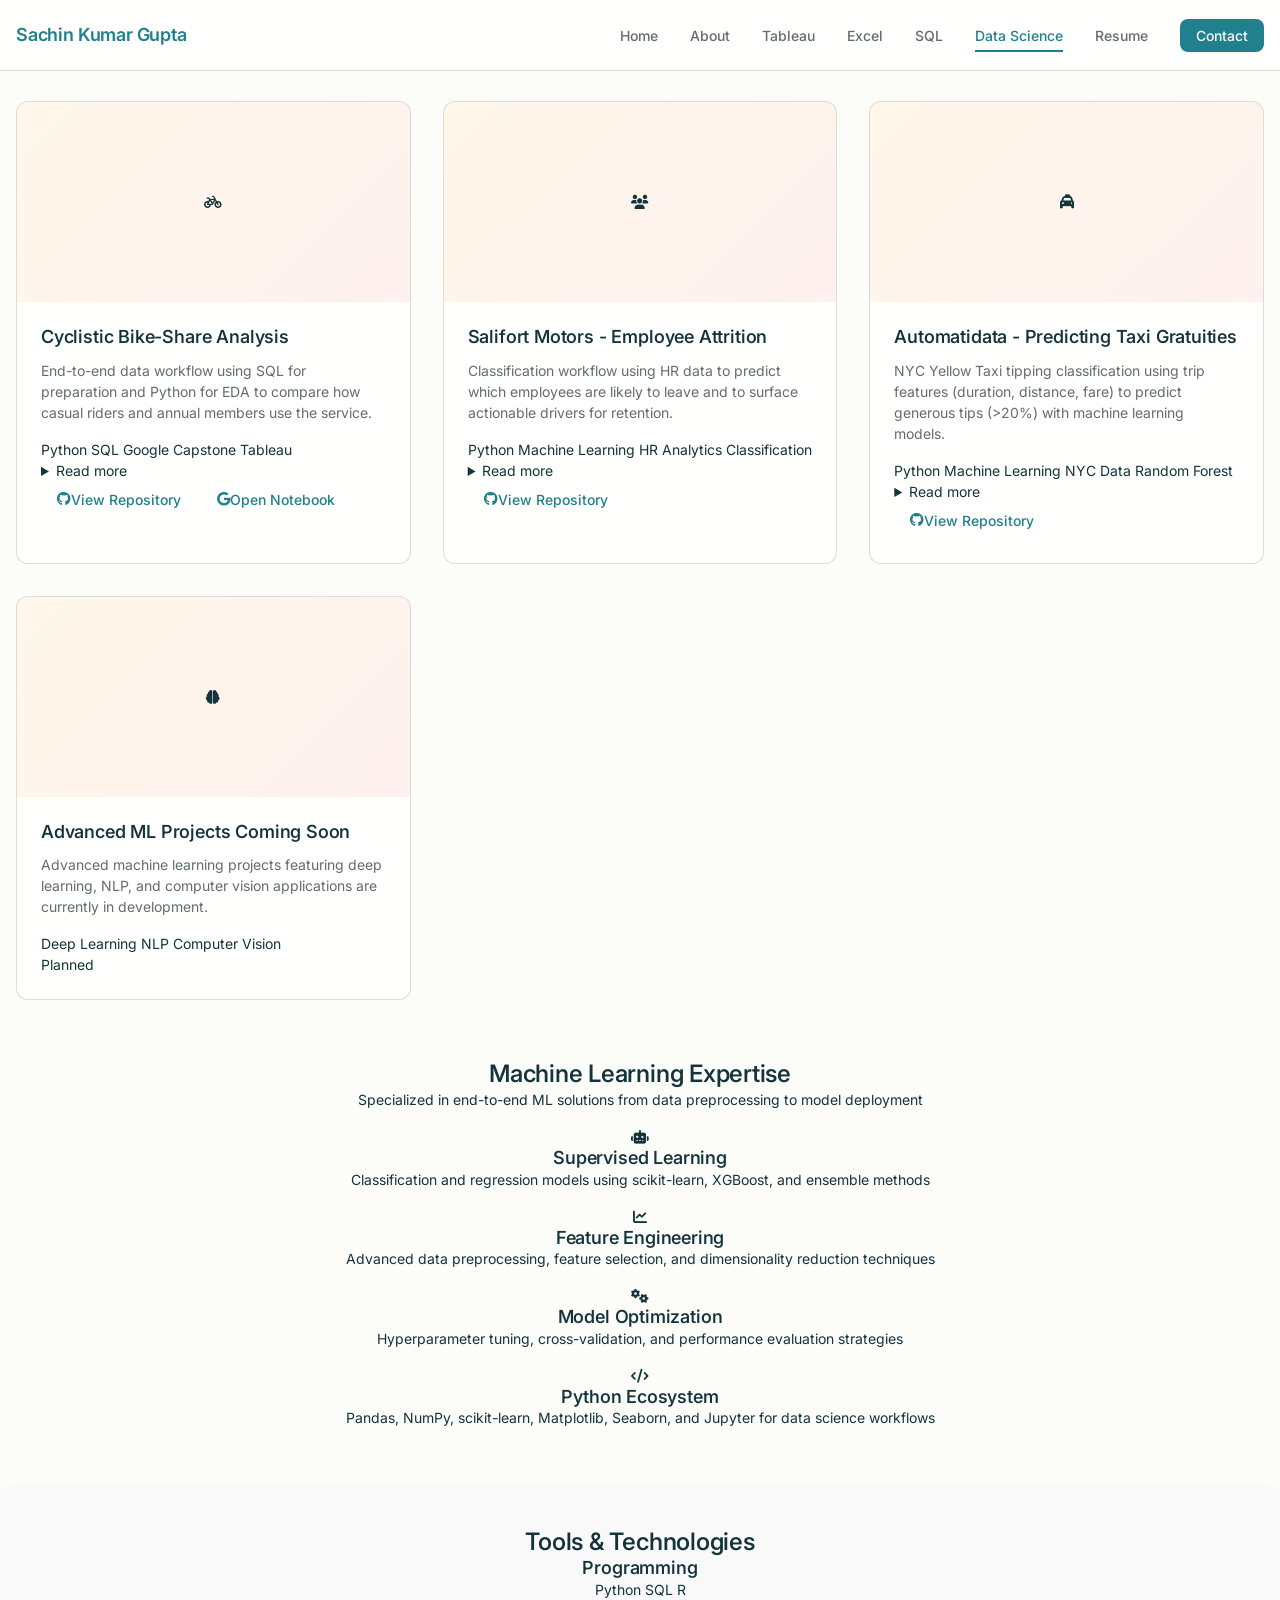
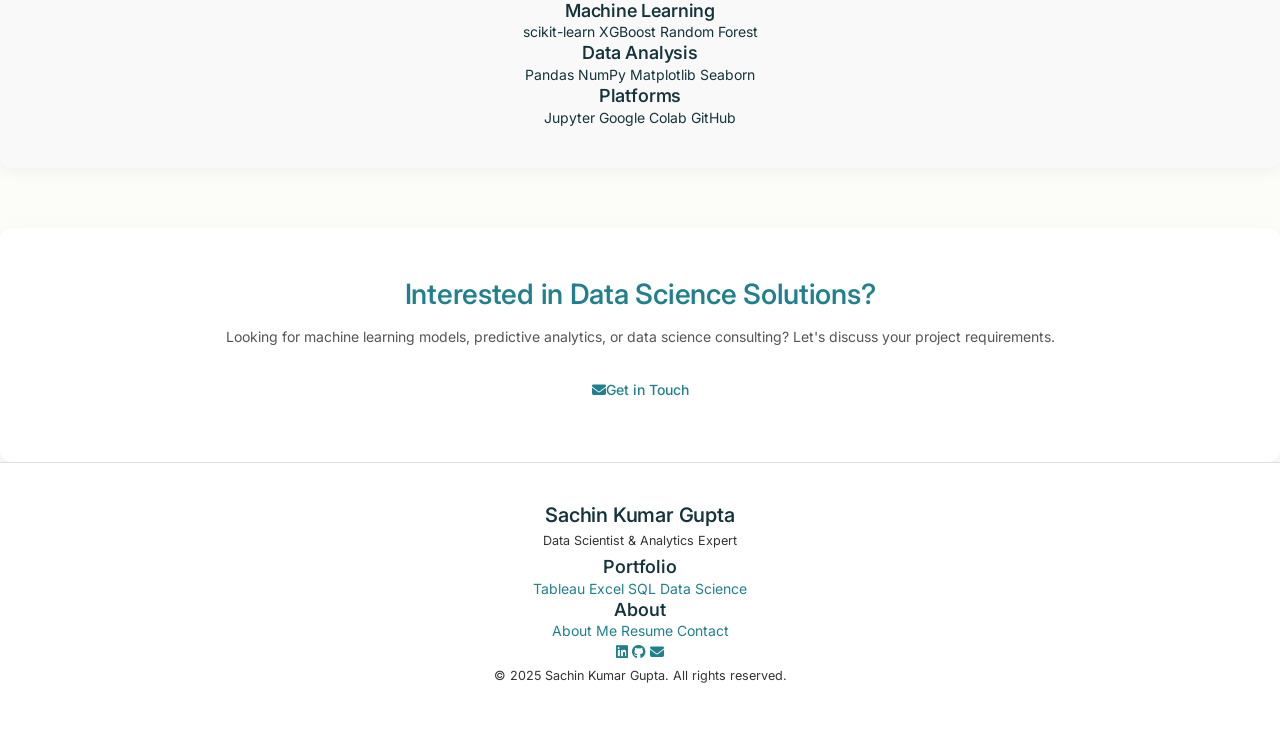
==== datascience.html @ c2a90332 "added html files" ====
<!DOCTYPE html>
<html lang="en">
<head>
    <meta charset="UTF-8">
    <meta name="viewport" content="width=device-width, initial-scale=1.0">
    <title>Data Science Projects - Sachin Kumar Gupta</title>
    <link href="https://fonts.googleapis.com/css2?family=Inter:wght@300;400;500;600;700&family=Space+Grotesk:wght@400;500;600;700&display=swap" rel="stylesheet">
    <link rel="stylesheet" href="https://cdnjs.cloudflare.com/ajax/libs/font-awesome/6.4.0/css/all.min.css">
    <link rel="stylesheet" href="style.css">
</head>
<body>
    <!-- Navigation -->
    <nav class="navbar" id="navbar">
        <div class="nav-container">
            <div class="nav-logo">
                <h2>Sachin Kumar Gupta</h2>
            </div>
            <ul class="nav-menu" id="nav-menu">
                <li class="nav-item">
                    <a href="index.html#home" class="nav-link">Home</a>
                </li>
                <li class="nav-item">
                    <a href="index.html#about" class="nav-link">About</a>
                </li>
                <li class="nav-item">
                    <a href="tableau.html" class="nav-link">Tableau</a>
                </li>
                <li class="nav-item">
                    <a href="excel.html" class="nav-link">Excel</a>
                </li>
                <li class="nav-item">
                    <a href="sql.html" class="nav-link">SQL</a>
                </li>
                <li class="nav-item">
                    <a href="datascience.html" class="nav-link active">Data Science</a>
                </li>
                <li class="nav-item">
                    <a href="index.html#resume" class="nav-link">Resume</a>
                </li>
                <li class="nav-item">
                    <a href="index.html#contact" class="nav-link contact-btn">Contact</a>
                </li>
            </ul>
            <div class="hamburger" id="hamburger">
                <span class="bar"></span>
                <span class="bar"></span>
                <span class="bar"></span>
            </div>
        </div>
    </nav>

    <!-- Data Science Projects Section -->
    <main class="section">
        <div class="section-container">
            <div class="section-header">
                <h1 class="section-title">Data Science Projects</h1>
                <p class="section-description">Machine learning models and predictive analytics solutions</p>
            </div>

            <div class="projects-grid">
                <!-- Cyclistic Project -->
                <div class="project-card">
                    <div class="project-image">
                        <i class="fas fa-bicycle"></i>
                    </div>
                    <div class="project-content">
                        <h3 class="project-title">Cyclistic Bike-Share Analysis</h3>
                        <p class="project-description">
                            End-to-end data workflow using SQL for preparation and Python for EDA to 
                            compare how casual riders and annual members use the service.
                        </p>
                        <div class="project-tags">
                            <span class="tag">Python</span>
                            <span class="tag">SQL</span>
                            <span class="tag">Google Capstone</span>
                            <span class="tag">Tableau</span>
                        </div>
                        <details class="project-details">
                            <summary>Read more</summary>
                            <div class="project-long">
                                <p>Follows the Google capstone's six-step framework (Ask-Prepare-Process-Analyze-Share-Act) to quantify behavioral differences between rider segments and translate findings into membership growth strategies.</p>
                                <ul>
                                    <li>Tools: PostgreSQL for data prep, Python (Pandas/Seaborn/Plotly) for analysis, Tableau for dashboards.</li>
                                    <li>Focus: Ride duration, day-type patterns, bike types, station hotspots, and seasonal trends.</li>
                                    <li>Outcome: Marketing and timing recommendations for converting casual riders to members.</li>
                                    <li>Key Insights: Casual riders concentrate on weekends with longer rides, while members use bikes for weekday commuting.</li>
                                </ul>
                            </div>
                        </details>
                        <div class="project-buttons">
                            <a href="https://github.com/Sachin-Kumar-Gupta/Cyclistic-Bike-Share-Analysis" class="btn btn-primary" target="_blank" rel="noopener noreferrer">
                                <i class="fab fa-github"></i>
                                View Repository
                            </a>
                            <a href="https://colab.research.google.com/drive/10XLuC_8Jk1OGAY-mRwbYgdDDDIYcJ0tN?usp=sharing" class="btn btn-secondary" target="_blank" rel="noopener noreferrer">
                                <i class="fab fa-google"></i>
                                Open Notebook
                            </a>
                        </div>
                    </div>
                </div>

                <!-- Salifort Motors Project -->
                <div class="project-card">
                    <div class="project-image">
                        <i class="fas fa-users"></i>
                    </div>
                    <div class="project-content">
                        <h3 class="project-title">Salifort Motors - Employee Attrition</h3>
                        <p class="project-description">
                            Classification workflow using HR data to predict which employees are likely 
                            to leave and to surface actionable drivers for retention.
                        </p>
                        <div class="project-tags">
                            <span class="tag">Python</span>
                            <span class="tag">Machine Learning</span>
                            <span class="tag">HR Analytics</span>
                            <span class="tag">Classification</span>
                        </div>
                        <details class="project-details">
                            <summary>Read more</summary>
                            <div class="project-long">
                                <p>Builds and evaluates classification models on HR features (projects, tenure, hours, evaluations) to flag employees likely to leave and inform policy changes.</p>
                                <ul>
                                    <li>Business Goal: Reduce attrition cost and improve satisfaction through proactive retention strategies.</li>
                                    <li>Methods: Data wrangling and modeling in Jupyter notebooks with supervised classification approach.</li>
                                    <li>Key Features: Number of projects, years at company, monthly hours worked, evaluation scores.</li>
                                    <li>Recommendations: Limit concurrent projects to 3-4 (max 5), promote after ~4 years, clarify overtime expectations, discuss culture, reward work proportionally.</li>
                                </ul>
                            </div>
                        </details>
                        <div class="project-buttons">
                            <a href="https://github.com/Sachin-Kumar-Gupta/Salifort-Motors-Project" class="btn btn-primary" target="_blank" rel="noopener noreferrer">
                                <i class="fab fa-github"></i>
                                View Repository
                            </a>
                        </div>
                    </div>
                </div>

                <!-- Automatidata Project -->
                <div class="project-card">
                    <div class="project-image">
                        <i class="fas fa-taxi"></i>
                    </div>
                    <div class="project-content">
                        <h3 class="project-title">Automatidata - Predicting Taxi Gratuities</h3>
                        <p class="project-description">
                            NYC Yellow Taxi tipping classification using trip features (duration, distance, 
                            fare) to predict generous tips (>20%) with machine learning models.
                        </p>
                        <div class="project-tags">
                            <span class="tag">Python</span>
                            <span class="tag">Machine Learning</span>
                            <span class="tag">NYC Data</span>
                            <span class="tag">Random Forest</span>
                        </div>
                        <details class="project-details">
                            <summary>Read more</summary>
                            <div class="project-long">
                                <p>This project builds multiple models (including random forest) on NYC Yellow Taxi 2017 trip records to classify whether a rider will tip generously, focusing on interpretable trip features.</p>
                                <ul>
                                    <li>Data: 2017 Yellow Taxi trip records (~408k trips) with timestamps, locations, distance, fares, payment types.</li>
                                    <li>Features: Trip duration, distance, total/fare amounts, vendor/payment type; top importance for duration, distance, cost.</li>
                                    <li>Modeling: Random forest classification with 86% accuracy and 72% precision for generous tipping prediction.</li>
                                    <li>Use Cases: Inform driver expectations for tip likelihood and explore pricing/route patterns correlating with higher gratuities.</li>
                                </ul>
                            </div>
                        </details>
                        <div class="project-buttons">
                            <a href="https://github.com/Sachin-Kumar-Gupta/Automatidata-Project" class="btn btn-primary" target="_blank" rel="noopener noreferrer">
                                <i class="fab fa-github"></i>
                                View Repository
                            </a>
                        </div>
                    </div>
                </div>

                <!-- Future Projects Placeholder -->
                <div class="project-card placeholder">
                    <div class="project-image">
                        <i class="fas fa-brain"></i>
                    </div>
                    <div class="project-content">
                        <h3 class="project-title">Advanced ML Projects Coming Soon</h3>
                        <p class="project-description">
                            Advanced machine learning projects featuring deep learning, NLP, and 
                            computer vision applications are currently in development.
                        </p>
                        <div class="project-tags">
                            <span class="tag">Deep Learning</span>
                            <span class="tag">NLP</span>
                            <span class="tag">Computer Vision</span>
                        </div>
                        <div class="project-status">
                            <span class="status-badge planned">Planned</span>
                        </div>
                    </div>
                </div>
            </div>

            <div class="ml-showcase">
                <div class="showcase-content">
                    <h2>Machine Learning Expertise</h2>
                    <p>Specialized in end-to-end ML solutions from data preprocessing to model deployment</p>
                    <div class="expertise-grid">
                        <div class="expertise-item">
                            <i class="fas fa-robot"></i>
                            <h4>Supervised Learning</h4>
                            <p>Classification and regression models using scikit-learn, XGBoost, and ensemble methods</p>
                        </div>
                        <div class="expertise-item">
                            <i class="fas fa-chart-line"></i>
                            <h4>Feature Engineering</h4>
                            <p>Advanced data preprocessing, feature selection, and dimensionality reduction techniques</p>
                        </div>
                        <div class="expertise-item">
                            <i class="fas fa-cogs"></i>
                            <h4>Model Optimization</h4>
                            <p>Hyperparameter tuning, cross-validation, and performance evaluation strategies</p>
                        </div>
                        <div class="expertise-item">
                            <i class="fas fa-code"></i>
                            <h4>Python Ecosystem</h4>
                            <p>Pandas, NumPy, scikit-learn, Matplotlib, Seaborn, and Jupyter for data science workflows</p>
                        </div>
                    </div>
                </div>
            </div>

            <div class="tools-section">
                <h2>Tools & Technologies</h2>
                <div class="tools-grid">
                    <div class="tool-category">
                        <h4>Programming</h4>
                        <div class="tool-list">
                            <span class="tool-tag">Python</span>
                            <span class="tool-tag">SQL</span>
                            <span class="tool-tag">R</span>
                        </div>
                    </div>
                    <div class="tool-category">
                        <h4>Machine Learning</h4>
                        <div class="tool-list">
                            <span class="tool-tag">scikit-learn</span>
                            <span class="tool-tag">XGBoost</span>
                            <span class="tool-tag">Random Forest</span>
                        </div>
                    </div>
                    <div class="tool-category">
                        <h4>Data Analysis</h4>
                        <div class="tool-list">
                            <span class="tool-tag">Pandas</span>
                            <span class="tool-tag">NumPy</span>
                            <span class="tool-tag">Matplotlib</span>
                            <span class="tool-tag">Seaborn</span>
                        </div>
                    </div>
                    <div class="tool-category">
                        <h4>Platforms</h4>
                        <div class="tool-list">
                            <span class="tool-tag">Jupyter</span>
                            <span class="tool-tag">Google Colab</span>
                            <span class="tool-tag">GitHub</span>
                        </div>
                    </div>
                </div>
            </div>

            <div class="cta-section">
                <div class="cta-content">
                    <h2>Interested in Data Science Solutions?</h2>
                    <p>Looking for machine learning models, predictive analytics, or data science consulting? Let's discuss your project requirements.</p>
                    <a href="contact.html" class="btn btn-primary">
                        <i class="fas fa-envelope"></i>
                        Get in Touch
                    </a>
                </div>
            </div>
        </div>
    </main>

    <!-- Footer -->
    <footer class="footer">
        <div class="footer-container">
            <div class="footer-content">
                <div class="footer-brand">
                    <h3>Sachin Kumar Gupta</h3>
                    <p>Data Scientist & Analytics Expert</p>
                </div>
                <div class="footer-links">
                    <div class="footer-column">
                        <h4>Portfolio</h4>
                        <a href="tableau.html">Tableau</a>
                        <a href="excel.html">Excel</a>
                        <a href="sql.html">SQL</a>
                        <a href="datascience.html">Data Science</a>
                    </div>
                    <div class="footer-column">
                        <h4>About</h4>
                        <a href="about.html">About Me</a>
                        <a href="resume.html">Resume</a>
                        <a href="contact.html">Contact</a>
                    </div>
                </div>
                <div class="footer-social">
                    <a href="#" aria-label="LinkedIn"><i class="fab fa-linkedin"></i></a>
                    <a href="#" aria-label="GitHub"><i class="fab fa-github"></i></a>
                    <a href="#" aria-label="Email"><i class="fas fa-envelope"></i></a>
                </div>
            </div>
            <div class="footer-bottom">
                <p>&copy; 2025 Sachin Kumar Gupta. All rights reserved.</p>
            </div>
        </div>
    </footer>

    <script src="js/app.js" defer></script>
    <script>
        // Active link highlighting
        const currentPage = window.location.pathname.split('/').pop() || 'index.html';
        document.querySelectorAll('.nav-menu .nav-link').forEach(link => {
            if (link.getAttribute('href') === currentPage) {
                link.classList.add('active');
            } else {
                link.classList.remove('active');
            }
        });
    </script>
</body>
</html>
---- style.css ----
:root {
  /* Primitive Color Tokens */
  --color-white: rgba(255, 255, 255, 1);
  --color-black: rgba(0, 0, 0, 1);
  --color-cream-50: rgba(252, 252, 249, 1);
  --color-cream-100: rgba(255, 255, 253, 1);
  --color-gray-200: rgba(245, 245, 245, 1);
  --color-gray-300: rgba(167, 169, 169, 1);
  --color-gray-400: rgba(119, 124, 124, 1);
  --color-slate-500: rgba(98, 108, 113, 1);
  --color-brown-600: rgba(94, 82, 64, 1);
  --color-charcoal-700: rgba(31, 33, 33, 1);
  --color-charcoal-800: rgba(38, 40, 40, 1);
  --color-slate-900: rgba(19, 52, 59, 1);
  --color-teal-300: rgba(50, 184, 198, 1);
  --color-teal-400: rgba(45, 166, 178, 1);
  --color-teal-500: rgba(33, 128, 141, 1);
  --color-teal-600: rgba(29, 116, 128, 1);
  --color-teal-700: rgba(26, 104, 115, 1);
  --color-teal-800: rgba(41, 150, 161, 1);
  --color-red-400: rgba(255, 84, 89, 1);
  --color-red-500: rgba(192, 21, 47, 1);
  --color-orange-400: rgba(230, 129, 97, 1);
  --color-orange-500: rgba(168, 75, 47, 1);

  /* RGB versions for opacity control */
  --color-brown-600-rgb: 94, 82, 64;
  --color-teal-500-rgb: 33, 128, 141;
  --color-slate-900-rgb: 19, 52, 59;
  --color-slate-500-rgb: 98, 108, 113;
  --color-red-500-rgb: 192, 21, 47;
  --color-red-400-rgb: 255, 84, 89;
  --color-orange-500-rgb: 168, 75, 47;
  --color-orange-400-rgb: 230, 129, 97;

  /* Background color tokens (Light Mode) */
  --color-bg-1: rgba(59, 130, 246, 0.08); /* Light blue */
  --color-bg-2: rgba(245, 158, 11, 0.08); /* Light yellow */
  --color-bg-3: rgba(34, 197, 94, 0.08); /* Light green */
  --color-bg-4: rgba(239, 68, 68, 0.08); /* Light red */
  --color-bg-5: rgba(147, 51, 234, 0.08); /* Light purple */
  --color-bg-6: rgba(249, 115, 22, 0.08); /* Light orange */
  --color-bg-7: rgba(236, 72, 153, 0.08); /* Light pink */
  --color-bg-8: rgba(6, 182, 212, 0.08); /* Light cyan */

  /* Semantic Color Tokens (Light Mode) */
  --color-background: var(--color-cream-50);
  --color-surface: var(--color-cream-100);
  --color-text: var(--color-slate-900);
  --color-text-secondary: var(--color-slate-500);
  --color-primary: var(--color-teal-500);
  --color-primary-hover: var(--color-teal-600);
  --color-primary-active: var(--color-teal-700);
  --color-secondary: rgba(var(--color-brown-600-rgb), 0.12);
  --color-secondary-hover: rgba(var(--color-brown-600-rgb), 0.2);
  --color-secondary-active: rgba(var(--color-brown-600-rgb), 0.25);
  --color-border: rgba(var(--color-brown-600-rgb), 0.2);
  --color-btn-primary-text: var(--color-cream-50);
  --color-card-border: rgba(var(--color-brown-600-rgb), 0.12);
  --color-card-border-inner: rgba(var(--color-brown-600-rgb), 0.12);
  --color-error: var(--color-red-500);
  --color-success: var(--color-teal-500);
  --color-warning: var(--color-orange-500);
  --color-info: var(--color-slate-500);
  --color-focus-ring: rgba(var(--color-teal-500-rgb), 0.4);
  --color-select-caret: rgba(var(--color-slate-900-rgb), 0.8);

  /* Common style patterns */
  --focus-ring: 0 0 0 3px var(--color-focus-ring);
  --focus-outline: 2px solid var(--color-primary);
  --status-bg-opacity: 0.15;
  --status-border-opacity: 0.25;
  --select-caret-light: url("data:image/svg+xml,%3Csvg xmlns='http://www.w3.org/2000/svg' width='16' height='16' viewBox='0 0 24 24' fill='none' stroke='%23134252' stroke-width='2' stroke-linecap='round' stroke-linejoin='round'%3E%3Cpolyline points='6 9 12 15 18 9'%3E%3C/polyline%3E%3C/svg%3E");
  --select-caret-dark: url("data:image/svg+xml,%3Csvg xmlns='http://www.w3.org/2000/svg' width='16' height='16' viewBox='0 0 24 24' fill='none' stroke='%23f5f5f5' stroke-width='2' stroke-linecap='round' stroke-linejoin='round'%3E%3Cpolyline points='6 9 12 15 18 9'%3E%3C/polyline%3E%3C/svg%3E");

  /* RGB versions for opacity control */
  --color-success-rgb: 33, 128, 141;
  --color-error-rgb: 192, 21, 47;
  --color-warning-rgb: 168, 75, 47;
  --color-info-rgb: 98, 108, 113;

  /* Typography */
  --font-family-base: "FKGroteskNeue", "Geist", "Inter", -apple-system,
    BlinkMacSystemFont, "Segoe UI", Roboto, sans-serif;
  --font-family-mono: "Berkeley Mono", ui-monospace, SFMono-Regular, Menlo,
    Monaco, Consolas, monospace;
  --font-size-xs: 11px;
  --font-size-sm: 12px;
  --font-size-base: 14px;
  --font-size-md: 14px;
  --font-size-lg: 16px;
  --font-size-xl: 18px;
  --font-size-2xl: 20px;
  --font-size-3xl: 24px;
  --font-size-4xl: 30px;
  --font-weight-normal: 400;
  --font-weight-medium: 500;
  --font-weight-semibold: 550;
  --font-weight-bold: 600;
  --line-height-tight: 1.2;
  --line-height-normal: 1.5;
  --letter-spacing-tight: -0.01em;

  /* Spacing */
  --space-0: 0;
  --space-1: 1px;
  --space-2: 2px;
  --space-4: 4px;
  --space-6: 6px;
  --space-8: 8px;
  --space-10: 10px;
  --space-12: 12px;
  --space-16: 16px;
  --space-20: 20px;
  --space-24: 24px;
  --space-32: 32px;

  /* Border Radius */
  --radius-sm: 6px;
  --radius-base: 8px;
  --radius-md: 10px;
  --radius-lg: 12px;
  --radius-full: 9999px;

  /* Shadows */
  --shadow-xs: 0 1px 2px rgba(0, 0, 0, 0.02);
  --shadow-sm: 0 1px 3px rgba(0, 0, 0, 0.04), 0 1px 2px rgba(0, 0, 0, 0.02);
  --shadow-md: 0 4px 6px -1px rgba(0, 0, 0, 0.04),
    0 2px 4px -1px rgba(0, 0, 0, 0.02);
  --shadow-lg: 0 10px 15px -3px rgba(0, 0, 0, 0.04),
    0 4px 6px -2px rgba(0, 0, 0, 0.02);
  --shadow-inset-sm: inset 0 1px 0 rgba(255, 255, 255, 0.15),
    inset 0 -1px 0 rgba(0, 0, 0, 0.03);

  /* Animation */
  --duration-fast: 150ms;
  --duration-normal: 250ms;
  --ease-standard: cubic-bezier(0.16, 1, 0.3, 1);

  /* Layout */
  --container-sm: 640px;
  --container-md: 768px;
  --container-lg: 1024px;
  --container-xl: 1280px;
}

/* Dark mode colors */
@media (prefers-color-scheme: dark) {
  :root {
    /* RGB versions for opacity control (Dark Mode) */
    --color-gray-400-rgb: 119, 124, 124;
    --color-teal-300-rgb: 50, 184, 198;
    --color-gray-300-rgb: 167, 169, 169;
    --color-gray-200-rgb: 245, 245, 245;

    /* Background color tokens (Dark Mode) */
    --color-bg-1: rgba(29, 78, 216, 0.15); /* Dark blue */
    --color-bg-2: rgba(180, 83, 9, 0.15); /* Dark yellow */
    --color-bg-3: rgba(21, 128, 61, 0.15); /* Dark green */
    --color-bg-4: rgba(185, 28, 28, 0.15); /* Dark red */
    --color-bg-5: rgba(107, 33, 168, 0.15); /* Dark purple */
    --color-bg-6: rgba(194, 65, 12, 0.15); /* Dark orange */
    --color-bg-7: rgba(190, 24, 93, 0.15); /* Dark pink */
    --color-bg-8: rgba(8, 145, 178, 0.15); /* Dark cyan */
    
    /* Semantic Color Tokens (Dark Mode) */
    --color-background: var(--color-charcoal-700);
    --color-surface: var(--color-charcoal-800);
    --color-text: var(--color-gray-200);
    --color-text-secondary: rgba(var(--color-gray-300-rgb), 0.7);
    --color-primary: var(--color-teal-300);
    --color-primary-hover: var(--color-teal-400);
    --color-primary-active: var(--color-teal-800);
    --color-secondary: rgba(var(--color-gray-400-rgb), 0.15);
    --color-secondary-hover: rgba(var(--color-gray-400-rgb), 0.25);
    --color-secondary-active: rgba(var(--color-gray-400-rgb), 0.3);
    --color-border: rgba(var(--color-gray-400-rgb), 0.3);
    --color-error: var(--color-red-400);
    --color-success: var(--color-teal-300);
    --color-warning: var(--color-orange-400);
    --color-info: var(--color-gray-300);
    --color-focus-ring: rgba(var(--color-teal-300-rgb), 0.4);
    --color-btn-primary-text: var(--color-slate-900);
    --color-card-border: rgba(var(--color-gray-400-rgb), 0.2);
    --color-card-border-inner: rgba(var(--color-gray-400-rgb), 0.15);
    --shadow-inset-sm: inset 0 1px 0 rgba(255, 255, 255, 0.1),
      inset 0 -1px 0 rgba(0, 0, 0, 0.15);
    --button-border-secondary: rgba(var(--color-gray-400-rgb), 0.2);
    --color-border-secondary: rgba(var(--color-gray-400-rgb), 0.2);
    --color-select-caret: rgba(var(--color-gray-200-rgb), 0.8);

    /* Common style patterns - updated for dark mode */
    --focus-ring: 0 0 0 3px var(--color-focus-ring);
    --focus-outline: 2px solid var(--color-primary);
    --status-bg-opacity: 0.15;
    --status-border-opacity: 0.25;
    --select-caret-light: url("data:image/svg+xml,%3Csvg xmlns='http://www.w3.org/2000/svg' width='16' height='16' viewBox='0 0 24 24' fill='none' stroke='%23134252' stroke-width='2' stroke-linecap='round' stroke-linejoin='round'%3E%3Cpolyline points='6 9 12 15 18 9'%3E%3C/polyline%3E%3C/svg%3E");
    --select-caret-dark: url("data:image/svg+xml,%3Csvg xmlns='http://www.w3.org/2000/svg' width='16' height='16' viewBox='0 0 24 24' fill='none' stroke='%23f5f5f5' stroke-width='2' stroke-linecap='round' stroke-linejoin='round'%3E%3Cpolyline points='6 9 12 15 18 9'%3E%3C/polyline%3E%3C/svg%3E");

    /* RGB versions for dark mode */
    --color-success-rgb: var(--color-teal-300-rgb);
    --color-error-rgb: var(--color-red-400-rgb);
    --color-warning-rgb: var(--color-orange-400-rgb);
    --color-info-rgb: var(--color-gray-300-rgb);
  }
}

/* Data attribute for manual theme switching */
[data-color-scheme="dark"] {
  /* RGB versions for opacity control (dark mode) */
  --color-gray-400-rgb: 119, 124, 124;
  --color-teal-300-rgb: 50, 184, 198;
  --color-gray-300-rgb: 167, 169, 169;
  --color-gray-200-rgb: 245, 245, 245;

  /* Colorful background palette - Dark Mode */
  --color-bg-1: rgba(29, 78, 216, 0.15); /* Dark blue */
  --color-bg-2: rgba(180, 83, 9, 0.15); /* Dark yellow */
  --color-bg-3: rgba(21, 128, 61, 0.15); /* Dark green */
  --color-bg-4: rgba(185, 28, 28, 0.15); /* Dark red */
  --color-bg-5: rgba(107, 33, 168, 0.15); /* Dark purple */
  --color-bg-6: rgba(194, 65, 12, 0.15); /* Dark orange */
  --color-bg-7: rgba(190, 24, 93, 0.15); /* Dark pink */
  --color-bg-8: rgba(8, 145, 178, 0.15); /* Dark cyan */
  
  /* Semantic Color Tokens (Dark Mode) */
  --color-background: var(--color-charcoal-700);
  --color-surface: var(--color-charcoal-800);
  --color-text: var(--color-gray-200);
  --color-text-secondary: rgba(var(--color-gray-300-rgb), 0.7);
  --color-primary: var(--color-teal-300);
  --color-primary-hover: var(--color-teal-400);
  --color-primary-active: var(--color-teal-800);
  --color-secondary: rgba(var(--color-gray-400-rgb), 0.15);
  --color-secondary-hover: rgba(var(--color-gray-400-rgb), 0.25);
  --color-secondary-active: rgba(var(--color-gray-400-rgb), 0.3);
  --color-border: rgba(var(--color-gray-400-rgb), 0.3);
  --color-error: var(--color-red-400);
  --color-success: var(--color-teal-300);
  --color-warning: var(--color-orange-400);
  --color-info: var(--color-gray-300);
  --color-focus-ring: rgba(var(--color-teal-300-rgb), 0.4);
  --color-btn-primary-text: var(--color-slate-900);
  --color-card-border: rgba(var(--color-gray-400-rgb), 0.15);
  --color-card-border-inner: rgba(var(--color-gray-400-rgb), 0.15);
  --shadow-inset-sm: inset 0 1px 0 rgba(255, 255, 255, 0.1),
    inset 0 -1px 0 rgba(0, 0, 0, 0.15);
  --color-border-secondary: rgba(var(--color-gray-400-rgb), 0.2);
  --color-select-caret: rgba(var(--color-gray-200-rgb), 0.8);

  /* Common style patterns - updated for dark mode */
  --focus-ring: 0 0 0 3px var(--color-focus-ring);
  --focus-outline: 2px solid var(--color-primary);
  --status-bg-opacity: 0.15;
  --status-border-opacity: 0.25;
  --select-caret-light: url("data:image/svg+xml,%3Csvg xmlns='http://www.w3.org/2000/svg' width='16' height='16' viewBox='0 0 24 24' fill='none' stroke='%23134252' stroke-width='2' stroke-linecap='round' stroke-linejoin='round'%3E%3Cpolyline points='6 9 12 15 18 9'%3E%3C/polyline%3E%3C/svg%3E");
  --select-caret-dark: url("data:image/svg+xml,%3Csvg xmlns='http://www.w3.org/2000/svg' width='16' height='16' viewBox='0 0 24 24' fill='none' stroke='%23f5f5f5' stroke-width='2' stroke-linecap='round' stroke-linejoin='round'%3E%3Cpolyline points='6 9 12 15 18 9'%3E%3C/polyline%3E%3C/svg%3E");

  /* RGB versions for dark mode */
  --color-success-rgb: var(--color-teal-300-rgb);
  --color-error-rgb: var(--color-red-400-rgb);
  --color-warning-rgb: var(--color-orange-400-rgb);
  --color-info-rgb: var(--color-gray-300-rgb);
}

[data-color-scheme="light"] {
  /* RGB versions for opacity control (light mode) */
  --color-brown-600-rgb: 94, 82, 64;
  --color-teal-500-rgb: 33, 128, 141;
  --color-slate-900-rgb: 19, 52, 59;
  
  /* Semantic Color Tokens (Light Mode) */
  --color-background: var(--color-cream-50);
  --color-surface: var(--color-cream-100);
  --color-text: var(--color-slate-900);
  --color-text-secondary: var(--color-slate-500);
  --color-primary: var(--color-teal-500);
  --color-primary-hover: var(--color-teal-600);
  --color-primary-active: var(--color-teal-700);
  --color-secondary: rgba(var(--color-brown-600-rgb), 0.12);
  --color-secondary-hover: rgba(var(--color-brown-600-rgb), 0.2);
  --color-secondary-active: rgba(var(--color-brown-600-rgb), 0.25);
  --color-border: rgba(var(--color-brown-600-rgb), 0.2);
  --color-btn-primary-text: var(--color-cream-50);
  --color-card-border: rgba(var(--color-brown-600-rgb), 0.12);
  --color-card-border-inner: rgba(var(--color-brown-600-rgb), 0.12);
  --color-error: var(--color-red-500);
  --color-success: var(--color-teal-500);
  --color-warning: var(--color-orange-500);
  --color-info: var(--color-slate-500);
  --color-focus-ring: rgba(var(--color-teal-500-rgb), 0.4);

  /* RGB versions for light mode */
  --color-success-rgb: var(--color-teal-500-rgb);
  --color-error-rgb: var(--color-red-500-rgb);
  --color-warning-rgb: var(--color-orange-500-rgb);
  --color-info-rgb: var(--color-slate-500-rgb);
}

/* Base styles */
html {
  font-size: var(--font-size-base);
  font-family: var(--font-family-base);
  line-height: var(--line-height-normal);
  color: var(--color-text);
  background-color: var(--color-background);
  -webkit-font-smoothing: antialiased;
  box-sizing: border-box;
}

body {
  margin: 0;
  padding: 0;
}

*,
*::before,
*::after {
  box-sizing: inherit;
}

/* Typography */
h1,
h2,
h3,
h4,
h5,
h6 {
  margin: 0;
  font-weight: var(--font-weight-semibold);
  line-height: var(--line-height-tight);
  color: var(--color-text);
  letter-spacing: var(--letter-spacing-tight);
}

h1 {
  font-size: var(--font-size-4xl);
}
h2 {
  font-size: var(--font-size-3xl);
}
h3 {
  font-size: var(--font-size-2xl);
}
h4 {
  font-size: var(--font-size-xl);
}
h5 {
  font-size: var(--font-size-lg);
}
h6 {
  font-size: var(--font-size-md);
}

p {
  margin: 0 0 var(--space-16) 0;
}

a {
  color: var(--color-primary);
  text-decoration: none;
  transition: color var(--duration-fast) var(--ease-standard);
}

a:hover {
  color: var(--color-primary-hover);
}

code,
pre {
  font-family: var(--font-family-mono);
  font-size: calc(var(--font-size-base) * 0.95);
  background-color: var(--color-secondary);
  border-radius: var(--radius-sm);
}

code {
  padding: var(--space-1) var(--space-4);
}

pre {
  padding: var(--space-16);
  margin: var(--space-16) 0;
  overflow: auto;
  border: 1px solid var(--color-border);
}

pre code {
  background: none;
  padding: 0;
}

/* Buttons */
.btn {
  display: inline-flex;
  align-items: center;
  justify-content: center;
  padding: var(--space-8) var(--space-16);
  border-radius: var(--radius-base);
  font-size: var(--font-size-base);
  font-weight: 500;
  line-height: 1.5;
  cursor: pointer;
  transition: all var(--duration-normal) var(--ease-standard);
  border: none;
  text-decoration: none;
  position: relative;
}

.btn:focus-visible {
  outline: none;
  box-shadow: var(--focus-ring);
}

.btn--primary {
  background: var(--color-primary);
  color: var(--color-btn-primary-text);
}

.btn--primary:hover {
  background: var(--color-primary-hover);
}

.btn--primary:active {
  background: var(--color-primary-active);
}

.btn--secondary {
  background: var(--color-secondary);
  color: var(--color-text);
}

.btn--secondary:hover {
  background: var(--color-secondary-hover);
}

.btn--secondary:active {
  background: var(--color-secondary-active);
}

.btn--outline {
  background: transparent;
  border: 1px solid var(--color-border);
  color: var(--color-text);
}

.btn--outline:hover {
  background: var(--color-secondary);
}

.btn--sm {
  padding: var(--space-4) var(--space-12);
  font-size: var(--font-size-sm);
  border-radius: var(--radius-sm);
}

.btn--lg {
  padding: var(--space-10) var(--space-20);
  font-size: var(--font-size-lg);
  border-radius: var(--radius-md);
}

.btn--full-width {
  width: 100%;
}

.btn:disabled {
  opacity: 0.5;
  cursor: not-allowed;
}

/* Form elements */
.form-control {
  display: block;
  width: 100%;
  padding: var(--space-8) var(--space-12);
  font-size: var(--font-size-md);
  line-height: 1.5;
  color: var(--color-text);
  background-color: var(--color-surface);
  border: 1px solid var(--color-border);
  border-radius: var(--radius-base);
  transition: border-color var(--duration-fast) var(--ease-standard),
    box-shadow var(--duration-fast) var(--ease-standard);
}

textarea.form-control {
  font-family: var(--font-family-base);
  font-size: var(--font-size-base);
}

select.form-control {
  padding: var(--space-8) var(--space-12);
  -webkit-appearance: none;
  -moz-appearance: none;
  appearance: none;
  background-image: var(--select-caret-light);
  background-repeat: no-repeat;
  background-position: right var(--space-12) center;
  background-size: 16px;
  padding-right: var(--space-32);
}

/* Add a dark mode specific caret */
@media (prefers-color-scheme: dark) {
  select.form-control {
    background-image: var(--select-caret-dark);
  }
}

/* Also handle data-color-scheme */
[data-color-scheme="dark"] select.form-control {
  background-image: var(--select-caret-dark);
}

[data-color-scheme="light"] select.form-control {
  background-image: var(--select-caret-light);
}

.form-control:focus {
  border-color: var(--color-primary);
  outline: var(--focus-outline);
}

.form-label {
  display: block;
  margin-bottom: var(--space-8);
  font-weight: var(--font-weight-medium);
  font-size: var(--font-size-sm);
}

.form-group {
  margin-bottom: var(--space-16);
}

/* Card component */
.card {
  background-color: var(--color-surface);
  border-radius: var(--radius-lg);
  border: 1px solid var(--color-card-border);
  box-shadow: var(--shadow-sm);
  overflow: hidden;
  transition: box-shadow var(--duration-normal) var(--ease-standard);
}

.card:hover {
  box-shadow: var(--shadow-md);
}

.card__body {
  padding: var(--space-16);
}

.card__header,
.card__footer {
  padding: var(--space-16);
  border-bottom: 1px solid var(--color-card-border-inner);
}

/* Status indicators - simplified with CSS variables */
.status {
  display: inline-flex;
  align-items: center;
  padding: var(--space-6) var(--space-12);
  border-radius: var(--radius-full);
  font-weight: var(--font-weight-medium);
  font-size: var(--font-size-sm);
}

.status--success {
  background-color: rgba(
    var(--color-success-rgb, 33, 128, 141),
    var(--status-bg-opacity)
  );
  color: var(--color-success);
  border: 1px solid
    rgba(var(--color-success-rgb, 33, 128, 141), var(--status-border-opacity));
}

.status--error {
  background-color: rgba(
    var(--color-error-rgb, 192, 21, 47),
    var(--status-bg-opacity)
  );
  color: var(--color-error);
  border: 1px solid
    rgba(var(--color-error-rgb, 192, 21, 47), var(--status-border-opacity));
}

.status--warning {
  background-color: rgba(
    var(--color-warning-rgb, 168, 75, 47),
    var(--status-bg-opacity)
  );
  color: var(--color-warning);
  border: 1px solid
    rgba(var(--color-warning-rgb, 168, 75, 47), var(--status-border-opacity));
}

.status--info {
  background-color: rgba(
    var(--color-info-rgb, 98, 108, 113),
    var(--status-bg-opacity)
  );
  color: var(--color-info);
  border: 1px solid
    rgba(var(--color-info-rgb, 98, 108, 113), var(--status-border-opacity));
}

/* Container layout */
.container {
  width: 100%;
  margin-right: auto;
  margin-left: auto;
  padding-right: var(--space-16);
  padding-left: var(--space-16);
}

@media (min-width: 640px) {
  .container {
    max-width: var(--container-sm);
  }
}
@media (min-width: 768px) {
  .container {
    max-width: var(--container-md);
  }
}
@media (min-width: 1024px) {
  .container {
    max-width: var(--container-lg);
  }
}
@media (min-width: 1280px) {
  .container {
    max-width: var(--container-xl);
  }
}

/* Utility classes */
.flex {
  display: flex;
}
.flex-col {
  flex-direction: column;
}
.items-center {
  align-items: center;
}
.justify-center {
  justify-content: center;
}
.justify-between {
  justify-content: space-between;
}
.gap-4 {
  gap: var(--space-4);
}
.gap-8 {
  gap: var(--space-8);
}
.gap-16 {
  gap: var(--space-16);
}

.m-0 {
  margin: 0;
}
.mt-8 {
  margin-top: var(--space-8);
}
.mb-8 {
  margin-bottom: var(--space-8);
}
.mx-8 {
  margin-left: var(--space-8);
  margin-right: var(--space-8);
}
.my-8 {
  margin-top: var(--space-8);
  margin-bottom: var(--space-8);
}

.p-0 {
  padding: 0;
}
.py-8 {
  padding-top: var(--space-8);
  padding-bottom: var(--space-8);
}
.px-8 {
  padding-left: var(--space-8);
  padding-right: var(--space-8);
}
.py-16 {
  padding-top: var(--space-16);
  padding-bottom: var(--space-16);
}
.px-16 {
  padding-left: var(--space-16);
  padding-right: var(--space-16);
}

.block {
  display: block;
}
.hidden {
  display: none;
}

/* Accessibility */
.sr-only {
  position: absolute;
  width: 1px;
  height: 1px;
  padding: 0;
  margin: -1px;
  overflow: hidden;
  clip: rect(0, 0, 0, 0);
  white-space: nowrap;
  border-width: 0;
}

:focus-visible {
  outline: var(--focus-outline);
  outline-offset: 2px;
}

/* Dark mode specifics */
[data-color-scheme="dark"] .btn--outline {
  border: 1px solid var(--color-border-secondary);
}

@font-face {
  font-family: 'FKGroteskNeue';
  src: url('https://r2cdn.perplexity.ai/fonts/FKGroteskNeue.woff2')
    format('woff2');
}

/* END PERPLEXITY DESIGN SYSTEM */
/* Navigation Styles */
.navbar {
    position: fixed;
    top: 0;
    width: 100%;
    background-color: var(--color-surface);
    border-bottom: 1px solid var(--color-border);
    z-index: 1000;
    transition: all var(--duration-normal) var(--ease-standard);
    backdrop-filter: blur(10px);
}

.nav-container {
    max-width: var(--container-xl);
    margin: 0 auto;
    padding: 0 var(--space-16);
    display: flex;
    align-items: center;
    justify-content: space-between;
    height: 70px;
}

.nav-logo h2 {
    font-family: var(--font-family-base);
    font-size: var(--font-size-xl);
    font-weight: var(--font-weight-bold);
    color: var(--color-primary);
    margin: 0;
}

.nav-menu {
    display: flex;
    list-style: none;
    margin: 0;
    padding: 0;
    gap: var(--space-32);
}

.nav-link {
    font-size: var(--font-size-base);
    font-weight: var(--font-weight-medium);
    color: var(--color-text-secondary);
    text-decoration: none;
    transition: color var(--duration-fast) var(--ease-standard);
    position: relative;
    padding: var(--space-8) 0;
}

.nav-link:hover,
.nav-link.active {
    color: var(--color-primary);
}

.nav-link.active::after {
    content: '';
    position: absolute;
    bottom: 0;
    left: 0;
    width: 100%;
    height: 2px;
    background-color: var(--color-primary);
}

.nav-link.contact-btn {
    background-color: var(--color-primary);
    color: var(--color-btn-primary-text);
    padding: var(--space-8) var(--space-16);
    border-radius: var(--radius-base);
    transition: all var(--duration-fast) var(--ease-standard);
}

.nav-link.contact-btn:hover {
    background-color: var(--color-primary-hover);
    color: var(--color-btn-primary-text);
    transform: translateY(-1px);
}

.nav-link.contact-btn.active::after {
    display: none;
}

.hamburger {
    display: none;
    flex-direction: column;
    cursor: pointer;
    padding: var(--space-4);
}

.hamburger .bar {
    width: 25px;
    height: 3px;
    background-color: var(--color-text);
    margin: 3px 0;
    transition: all var(--duration-fast) var(--ease-standard);
}

.hamburger.active .bar:nth-child(1) {
    transform: rotate(45deg) translate(5px, 5px);
}

.hamburger.active .bar:nth-child(2) {
    opacity: 0;
}

.hamburger.active .bar:nth-child(3) {
    transform: rotate(-45deg) translate(7px, -6px);
}

/* Page Section Styles */
.page-section {
    display: none;
    min-height: 100vh;
    padding-top: 70px;
}

.page-section.active {
    display: block;
}

.page-title {
    font-family: 'Space Grotesk', var(--font-family-base);
    font-size: var(--font-size-4xl);
    font-weight: var(--font-weight-bold);
    color: var(--color-text);
    text-align: center;
    margin-bottom: var(--space-32);
    margin-top: var(--space-32);
}

.section-title {
    font-family: 'Space Grotesk', var(--font-family-base);
    font-size: var(--font-size-2xl);
    font-weight: var(--font-weight-semibold);
    color: var(--color-text);
    margin-bottom: var(--space-24);
}

/* Hero Section */
.hero {
    background: linear-gradient(135deg, var(--color-bg-1), var(--color-bg-3));
    min-height: calc(100vh - 70px);
    display: flex;
    align-items: center;
    padding: var(--space-32) 0;
}

.hero-content {
    display: grid;
    grid-template-columns: 1fr 1fr;
    gap: var(--space-32);
    align-items: center;
}

.hero-title {
    font-family: 'Space Grotesk', var(--font-family-base);
    font-size: 3.5rem;
    font-weight: var(--font-weight-bold);
    color: var(--color-text);
    margin-bottom: var(--space-16);
    line-height: var(--line-height-tight);
}

.hero-subtitle {
    font-size: var(--font-size-xl);
    font-weight: var(--font-weight-medium);
    color: var(--color-primary);
    margin-bottom: var(--space-16);
}

.hero-description {
    font-size: var(--font-size-lg);
    color: var(--color-text-secondary);
    margin-bottom: var(--space-32);
    line-height: var(--line-height-normal);
}

.hero-buttons {
    display: flex;
    gap: var(--space-16);
}

.hero-visual {
    display: flex;
    justify-content: center;
    align-items: center;
}

.hero-shape {
    width: 300px;
    height: 300px;
    background: linear-gradient(135deg, var(--color-primary), var(--color-primary-hover));
    border-radius: 50% 40% 60% 30%;
    position: relative;
    animation: float 6s ease-in-out infinite;
}

@keyframes float {
    0%, 100% { transform: translateY(0px) rotate(0deg); }
    50% { transform: translateY(-20px) rotate(10deg); }
}

/* Certifications Section */
.certifications-section {
    padding: var(--space-32) 0;
    background-color: var(--color-surface);
}

.certifications-grid {
    display: grid;
    grid-template-columns: repeat(auto-fit, minmax(300px, 1fr));
    gap: var(--space-24);
    margin-top: var(--space-32);
}

.certification-card {
    display: flex;
    align-items: center;
    gap: var(--space-16);
    padding: var(--space-20);
    background-color: var(--color-background);
    border: 1px solid var(--color-border);
    border-radius: var(--radius-lg);
    transition: all var(--duration-normal) var(--ease-standard);
}

.certification-card:hover {
    transform: translateY(-4px);
    box-shadow: var(--shadow-lg);
}

.certification-card i {
    font-size: var(--font-size-2xl);
    color: var(--color-primary);
}

.certification-card span {
    font-size: var(--font-size-base);
    font-weight: var(--font-weight-medium);
    color: var(--color-text);
}

/* About Section */
.about-content {
    max-width: 1000px;
    margin: 0 auto;
    padding: 0 var(--space-16);
}

.about-bio {
    font-size: var(--font-size-lg);
    line-height: var(--line-height-normal);
    color: var(--color-text-secondary);
    text-align: center;
    margin-bottom: var(--space-32);
    max-width: 800px;
    margin-left: auto;
    margin-right: auto;
}

.skills-section {
    margin-bottom: var(--space-32);
}

.skills-grid {
    display: grid;
    grid-template-columns: repeat(auto-fit, minmax(300px, 1fr));
    gap: var(--space-24);
}

.skill-card {
    background-color: var(--color-surface);
    padding: var(--space-20);
    border-radius: var(--radius-lg);
    border: 1px solid var(--color-border);
}

.skill-header {
    display: flex;
    justify-content: space-between;
    align-items: center;
    margin-bottom: var(--space-12);
}

.skill-name {
    font-weight: var(--font-weight-medium);
    color: var(--color-text);
}

.skill-percentage {
    font-weight: var(--font-weight-semibold);
    color: var(--color-primary);
}

.skill-bar {
    width: 100%;
    height: 8px;
    background-color: var(--color-secondary);
    border-radius: var(--radius-full);
    overflow: hidden;
}

.skill-progress {
    height: 100%;
    background: linear-gradient(90deg, var(--color-primary), var(--color-primary-hover));
    border-radius: var(--radius-full);
    transition: width var(--duration-normal) var(--ease-standard);
}

/* Experience Timeline */
.experience-section {
    margin-bottom: var(--space-32);
}

.timeline {
    position: relative;
    padding-left: var(--space-32);
}

.timeline::before {
    content: '';
    position: absolute;
    left: 15px;
    top: 0;
    bottom: 0;
    width: 2px;
    background-color: var(--color-border);
}

.timeline-item {
    position: relative;
    margin-bottom: var(--space-32);
}

.timeline-dot {
    position: absolute;
    left: -25px;
    top: 0;
    width: 12px;
    height: 12px;
    background-color: var(--color-primary);
    border-radius: 50%;
    border: 3px solid var(--color-background);
}

.timeline-content {
    background-color: var(--color-surface);
    padding: var(--space-20);
    border-radius: var(--radius-lg);
    border: 1px solid var(--color-border);
}

.timeline-content h4 {
    font-size: var(--font-size-lg);
    font-weight: var(--font-weight-semibold);
    color: var(--color-text);
    margin-bottom: var(--space-4);
}

.timeline-content h5 {
    font-size: var(--font-size-base);
    font-weight: var(--font-weight-medium);
    color: var(--color-primary);
    margin-bottom: var(--space-8);
}

.timeline-period {
    font-size: var(--font-size-sm);
    color: var(--color-text-secondary);
    font-weight: var(--font-weight-medium);
}

.timeline-content p {
    margin-top: var(--space-12);
    color: var(--color-text-secondary);
    line-height: var(--line-height-normal);
}

/* Education Section */
.education-section {
    margin-bottom: var(--space-32);
}

.education-grid {
    display: grid;
    grid-template-columns: repeat(auto-fit, minmax(350px, 1fr));
    gap: var(--space-24);
}

.education-card {
    background-color: var(--color-surface);
    padding: var(--space-24);
    border-radius: var(--radius-lg);
    border: 1px solid var(--color-border);
    transition: all var(--duration-normal) var(--ease-standard);
}

.education-card:hover {
    transform: translateY(-4px);
    box-shadow: var(--shadow-md);
}

.education-card h4 {
    font-size: var(--font-size-lg);
    font-weight: var(--font-weight-semibold);
    color: var(--color-text);
    margin-bottom: var(--space-8);
}

.education-card h5 {
    font-size: var(--font-size-base);
    font-weight: var(--font-weight-medium);
    color: var(--color-primary);
    margin-bottom: var(--space-4);
}

.education-year {
    font-size: var(--font-size-sm);
    color: var(--color-text-secondary);
    font-weight: var(--font-weight-medium);
}

/* Projects Grid */
.projects-grid {
    display: grid;
    grid-template-columns: repeat(auto-fit, minmax(350px, 1fr));
    gap: var(--space-32);
    margin-top: var(--space-32);
    padding: 0 var(--space-16);
}

.project-card {
    background-color: var(--color-surface);
    border-radius: var(--radius-lg);
    border: 1px solid var(--color-border);
    overflow: hidden;
    transition: all var(--duration-normal) var(--ease-standard);
}

.project-card:hover {
    transform: translateY(-8px);
    box-shadow: var(--shadow-lg);
}

.project-image {
    height: 200px;
    background: linear-gradient(135deg, var(--color-bg-2), var(--color-bg-4));
    display: flex;
    align-items: center;
    justify-content: center;
    position: relative;
    overflow: hidden;
}

.project-placeholder {
    display: flex;
    align-items: center;
    justify-content: center;
    width: 100%;
    height: 100%;
}

.project-placeholder i {
    font-size: 3rem;
    color: var(--color-primary);
}

.project-content {
    padding: var(--space-24);
}

.project-title {
    font-size: var(--font-size-xl);
    font-weight: var(--font-weight-semibold);
    color: var(--color-text);
    margin-bottom: var(--space-12);
}

.project-description {
    color: var(--color-text-secondary);
    line-height: var(--line-height-normal);
    margin-bottom: var(--space-16);
}

.project-technologies {
    display: flex;
    flex-wrap: wrap;
    gap: var(--space-8);
    margin-bottom: var(--space-20);
}

.tech-tag {
    background-color: var(--color-bg-1);
    color: var(--color-primary);
    padding: var(--space-4) var(--space-12);
    border-radius: var(--radius-full);
    font-size: var(--font-size-sm);
    font-weight: var(--font-weight-medium);
}

.project-links {
    display: flex;
    gap: var(--space-12);
}

/* Resume Section */
.resume-container {
    max-width: 800px;
    margin: 0 auto;
    padding: 0 var(--space-16);
}

.resume-header {
    text-align: center;
    margin-bottom: var(--space-32);
}

.resume-content {
    background-color: var(--color-surface);
    padding: var(--space-32);
    border-radius: var(--radius-lg);
    border: 1px solid var(--color-border);
}

.resume-section {
    margin-bottom: var(--space-32);
}

.resume-section:last-child {
    margin-bottom: 0;
}

.resume-section h2 {
    font-family: 'Space Grotesk', var(--font-family-base);
    font-size: var(--font-size-4xl);
    font-weight: var(--font-weight-bold);
    color: var(--color-text);
    margin-bottom: var(--space-4);
    text-align: center;
}

.resume-section h3 {
    font-size: var(--font-size-2xl);
    font-weight: var(--font-weight-semibold);
    color: var(--color-primary);
    margin-bottom: var(--space-16);
    border-bottom: 2px solid var(--color-border);
    padding-bottom: var(--space-8);
}

.contact-info {
    text-align: center;
    margin-bottom: var(--space-24);
}

.contact-info p {
    display: inline-block;
    margin: 0 var(--space-16) var(--space-8) 0;
    color: var(--color-text-secondary);
}

.contact-info i {
    color: var(--color-primary);
    margin-right: var(--space-8);
}

.resume-job {
    margin-bottom: var(--space-24);
}

.resume-job h4 {
    font-size: var(--font-size-lg);
    font-weight: var(--font-weight-semibold);
    color: var(--color-text);
    margin-bottom: var(--space-4);
}

.resume-job h5 {
    font-size: var(--font-size-base);
    color: var(--color-primary);
    font-weight: var(--font-weight-medium);
    margin-bottom: var(--space-12);
}

.resume-job ul {
    margin: 0;
    padding-left: var(--space-20);
}

.resume-job li {
    color: var(--color-text-secondary);
    margin-bottom: var(--space-8);
    line-height: var(--line-height-normal);
}

.resume-education {
    margin-bottom: var(--space-16);
}

.resume-education h4 {
    font-size: var(--font-size-lg);
    font-weight: var(--font-weight-semibold);
    color: var(--color-text);
    margin-bottom: var(--space-4);
}

.resume-education h5 {
    color: var(--color-primary);
    font-weight: var(--font-weight-medium);
    margin-bottom: 0;
}

.resume-skills {
    display: grid;
    grid-template-columns: repeat(auto-fit, minmax(250px, 1fr));
    gap: var(--space-16);
}

.skill-category h4 {
    font-size: var(--font-size-base);
    font-weight: var(--font-weight-semibold);
    color: var(--color-text);
    margin-bottom: var(--space-8);
}

.skill-category p {
    color: var(--color-text-secondary);
    margin: 0;
    line-height: var(--line-height-normal);
}

.resume-certifications {
    display: grid;
    grid-template-columns: repeat(auto-fit, minmax(250px, 1fr));
    gap: var(--space-8);
    margin: 0;
    padding: 0;
    list-style: none;
}

.resume-certifications li {
    color: var(--color-text-secondary);
    padding: var(--space-8) 0;
    border-bottom: 1px solid var(--color-border);
}

.resume-certifications li:last-child {
    border-bottom: none;
}

/* Contact Section */
.contact-content {
    display: grid;
    grid-template-columns: 1fr 1fr;
    gap: var(--space-32);
    margin-top: var(--space-32);
    max-width: 1200px;
    margin-left: auto;
    margin-right: auto;
    padding: 0 var(--space-16);
}

.contact-info h3 {
    font-size: var(--font-size-2xl);
    font-weight: var(--font-weight-semibold);
    color: var(--color-text);
    margin-bottom: var(--space-16);
}

.contact-info p {
    color: var(--color-text-secondary);
    line-height: var(--line-height-normal);
    margin-bottom: var(--space-32);
}

.contact-details {
    margin-bottom: var(--space-32);
}

.contact-item {
    display: flex;
    align-items: center;
    gap: var(--space-16);
    margin-bottom: var(--space-20);
}

.contact-item i {
    width: 40px;
    height: 40px;
    background-color: var(--color-primary);
    color: var(--color-btn-primary-text);
    border-radius: 50%;
    display: flex;
    align-items: center;
    justify-content: center;
    font-size: var(--font-size-lg);
}

.contact-item div h4 {
    font-size: var(--font-size-base);
    font-weight: var(--font-weight-medium);
    color: var(--color-text);
    margin: 0 0 var(--space-4) 0;
}

.contact-item div p {
    font-size: var(--font-size-base);
    color: var(--color-text-secondary);
    margin: 0;
}

.social-links h4 {
    font-size: var(--font-size-lg);
    font-weight: var(--font-weight-semibold);
    color: var(--color-text);
    margin-bottom: var(--space-16);
}

.social-icons {
    display: flex;
    gap: var(--space-16);
}

.social-icons a {
    width: 50px;
    height: 50px;
    background-color: var(--color-secondary);
    color: var(--color-text);
    border-radius: 50%;
    display: flex;
    align-items: center;
    justify-content: center;
    font-size: var(--font-size-xl);
    transition: all var(--duration-fast) var(--ease-standard);
}

.social-icons a:hover {
    background-color: var(--color-primary);
    color: var(--color-btn-primary-text);
    transform: translateY(-2px);
}

.contact-form {
    background-color: var(--color-surface);
    padding: var(--space-32);
    border-radius: var(--radius-lg);
    border: 1px solid var(--color-border);
}

.error-message {
    color: var(--color-error);
    font-size: var(--font-size-sm);
    margin-top: var(--space-4);
    display: block;
}

.success-message {
    background-color: rgba(var(--color-success-rgb), 0.1);
    border: 1px solid rgba(var(--color-success-rgb), 0.3);
    color: var(--color-success);
    padding: var(--space-20);
    border-radius: var(--radius-lg);
    text-align: center;
    margin-top: var(--space-20);
}

.success-message i {
    font-size: var(--font-size-2xl);
    margin-bottom: var(--space-8);
}

.success-message p {
    margin: 0;
    font-weight: var(--font-weight-medium);
}

.success-message.hidden {
    display: none;
}

/* Back to Top Button */
.back-to-top {
    position: fixed;
    bottom: var(--space-32);
    right: var(--space-32);
    width: 50px;
    height: 50px;
    background-color: var(--color-primary);
    color: var(--color-btn-primary-text);
    border: none;
    border-radius: 50%;
    font-size: var(--font-size-lg);
    cursor: pointer;
    opacity: 0;
    visibility: hidden;
    transition: all var(--duration-normal) var(--ease-standard);
    z-index: 999;
}

.back-to-top.visible {
    opacity: 1;
    visibility: visible;
}

.back-to-top:hover {
    background-color: var(--color-primary-hover);
    transform: translateY(-2px);
}

/* Responsive Design */
@media (max-width: 768px) {
    .nav-menu {
        position: fixed;
        left: -100%;
        top: 70px;
        flex-direction: column;
        background-color: var(--color-surface);
        width: 100%;
        text-align: center;
        transition: left var(--duration-normal) var(--ease-standard);
        box-shadow: var(--shadow-lg);
        padding: var(--space-20) 0;
        border-bottom: 1px solid var(--color-border);
    }

    .nav-menu.active {
        left: 0;
    }

    .nav-menu li {
        margin: var(--space-16) 0;
    }

    .hamburger {
        display: flex;
    }

    .hero-content {
        grid-template-columns: 1fr;
        text-align: center;
        gap: var(--space-24);
    }

    .hero-title {
        font-size: 2.5rem;
    }

    .hero-buttons {
        justify-content: center;
        flex-wrap: wrap;
    }

    .hero-shape {
        width: 200px;
        height: 200px;
    }

    .certifications-grid {
        grid-template-columns: 1fr;
    }

    .skills-grid {
        grid-template-columns: 1fr;
    }

    .education-grid {
        grid-template-columns: 1fr;
    }

    .projects-grid {
        grid-template-columns: 1fr;
        padding: 0;
    }

    .contact-content {
        grid-template-columns: 1fr;
        gap: var(--space-24);
    }

    .timeline {
        padding-left: var(--space-24);
    }

    .timeline-dot {
        left: -21px;
    }

    .resume-content {
        padding: var(--space-20);
    }

    .resume-skills {
        grid-template-columns: 1fr;
    }

    .resume-certifications {
        grid-template-columns: 1fr;
    }

    .page-title {
        font-size: var(--font-size-3xl);
    }

    .social-icons {
        justify-content: flex-start;
    }

    .hero-buttons {
        flex-direction: column;
        align-items: center;
    }
}

@media (max-width: 480px) {
    .nav-container {
        padding: 0 var(--space-12);
    }

    .container {
        padding: 0 var(--space-12);
    }

    .hero {
        padding: var(--space-20) 0;
    }

    .hero-title {
        font-size: 2rem;
    }

    .certification-card {
        flex-direction: column;
        text-align: center;
        gap: var(--space-12);
    }

    .project-content {
        padding: var(--space-16);
    }

    .project-links {
        flex-direction: column;
    }

    .contact-form {
        padding: var(--space-20);
    }

    .timeline-content {
        padding: var(--space-16);
    }

    .back-to-top {
        bottom: var(--space-20);
        right: var(--space-20);
        width: 40px;
        height: 40px;
        font-size: var(--font-size-base);
    }
}

/* Smooth scrolling */
html {
    scroll-behavior: smooth;
}

/* Custom scrollbar */
::-webkit-scrollbar {
    width: 8px;
}

::-webkit-scrollbar-track {
    background: var(--color-secondary);
}

::-webkit-scrollbar-thumb {
    background: var(--color-primary);
    border-radius: var(--radius-full);
}

::-webkit-scrollbar-thumb:hover {
    background: var(--color-primary-hover);
}

/* Loading animation */
@keyframes fadeInUp {
    from {
        opacity: 0;
        transform: translateY(30px);
    }
    to {
        opacity: 1;
        transform: translateY(0);
    }
}

.page-section.active {
    animation: fadeInUp 0.6s ease-out;
}

/* Focus styles for accessibility */
button:focus-visible,
a:focus-visible,
input:focus-visible,
textarea:focus-visible,
select:focus-visible {
    outline: 2px solid var(--color-primary);
    outline-offset: 2px;
}

/* Print styles for resume */
@media print {
    .navbar,
    .back-to-top,
    .resume-header {
        display: none !important;
    }

    .page-section {
        display: block !important;
        page-break-inside: avoid;
    }

    .resume-content {
        border: none;
        box-shadow: none;
        padding: 0;
    }

    body {
        font-size: 12px;
    }
}

.resume-card {
  background: #fff;
  border: 1px solid rgba(0,0,0,0.08);
  border-radius: 12px;
  box-shadow: 0 8px 24px rgba(0,0,0,0.06);
  padding: 1rem;
}

.resume-viewer {
  width: 100%;
  height: min(85vh, 1000px);
  border: 1px solid rgba(0,0,0,0.1);
  border-radius: 8px;
}

/* Optional: if using iframe and want scrolling inside it */
.resume-viewer { overflow: auto; }

/* CTA Section Styling */
.cta-section {
    margin-top: 60px;             /* Add space between projects and CTA */
    padding: 50px 20px;           /* Internal padding */
    background-color: #ffffff;     /* White background for better text visibility */
    border-radius: 12px;           /* Rounded corners */
    text-align: center;
    box-shadow: 0 4px 15px rgba(0,0,0,0.05); /* Subtle shadow for separation */
}

.cta-content h2 {
    font-size: 2rem;
    margin-bottom: 15px;
    color: var(--color-primary);
}

.cta-content p {
    font-size: 1rem;
    margin-bottom: 20px;
    color: #555555;
}

.cta-content .btn {
    padding: 12px 30px;
    font-size: 1rem;
    border-radius: 8px;
}

/* Ensure ml-showcase and tools-section are full-width blocks */
.ml-showcase,
.tools-section {
    display: block;          /* Force full-width block */
    width: 100%;             /* Take full container width */
    clear: both;             /* Clear any floating/grid issues */
    margin-top: 60px;        /* Space from previous section */
    margin-bottom: 60px;     /* Space before footer */
    text-align: center;
}

/* Optional: Add padding and subtle background to last section for separation */
.tools-section {
    padding: 40px 20px;
    background-color: #f9f9f9;  /* Light background to visually separate from grids */
    border-radius: 12px;
    box-shadow: 0 4px 15px rgba(0,0,0,0.05);
    text-align: center;
}

.sql-showcase,
.tools-section {
    display: block;          /* Force full-width block */
    width: 100%;             /* Take full container width */
    clear: both;             /* Clear any floating/grid issues */
    margin-top: 60px;        /* Space from previous section */
    margin-bottom: 60px;     /* Space before footer */
    text-align: center;
}

/* Optional: Add padding and subtle background to last section for separation */
.tools-section {
    padding: 40px 20px;
    background-color: #f9f9f9;  /* Light background to visually separate from grids */
    border-radius: 12px;
    box-shadow: 0 4px 15px rgba(0,0,0,0.05);
    text-align: center;
}
/* Responsive adjustment */
@media (max-width: 768px) {
    .ml-showcase,
    .tools-section {
        margin-top: 40px;
        margin-bottom: 40px;
        padding: 30px 15px;
    }
}
/* Footer with white background */
footer {
    margin-top: 0px;           /* Space from last content */
    padding: 40px 20px;         /* Internal padding */
    background-color: #ffffff;   /* White background */
    color: #333333;             /* Dark text for contrast */
    text-align: center;
    border-top: 1px solid #e0e0e0; /* Subtle top border */
}

footer a {
    color: var(--color-primary); /* Keep your primary color for links */
    text-decoration: none;
    transition: color 0.3s;
}

footer a:hover {
    color: #000000;             /* Darker hover for visibility */
}

footer p {
    margin: 5px 0;
    font-size: 0.9rem;
}
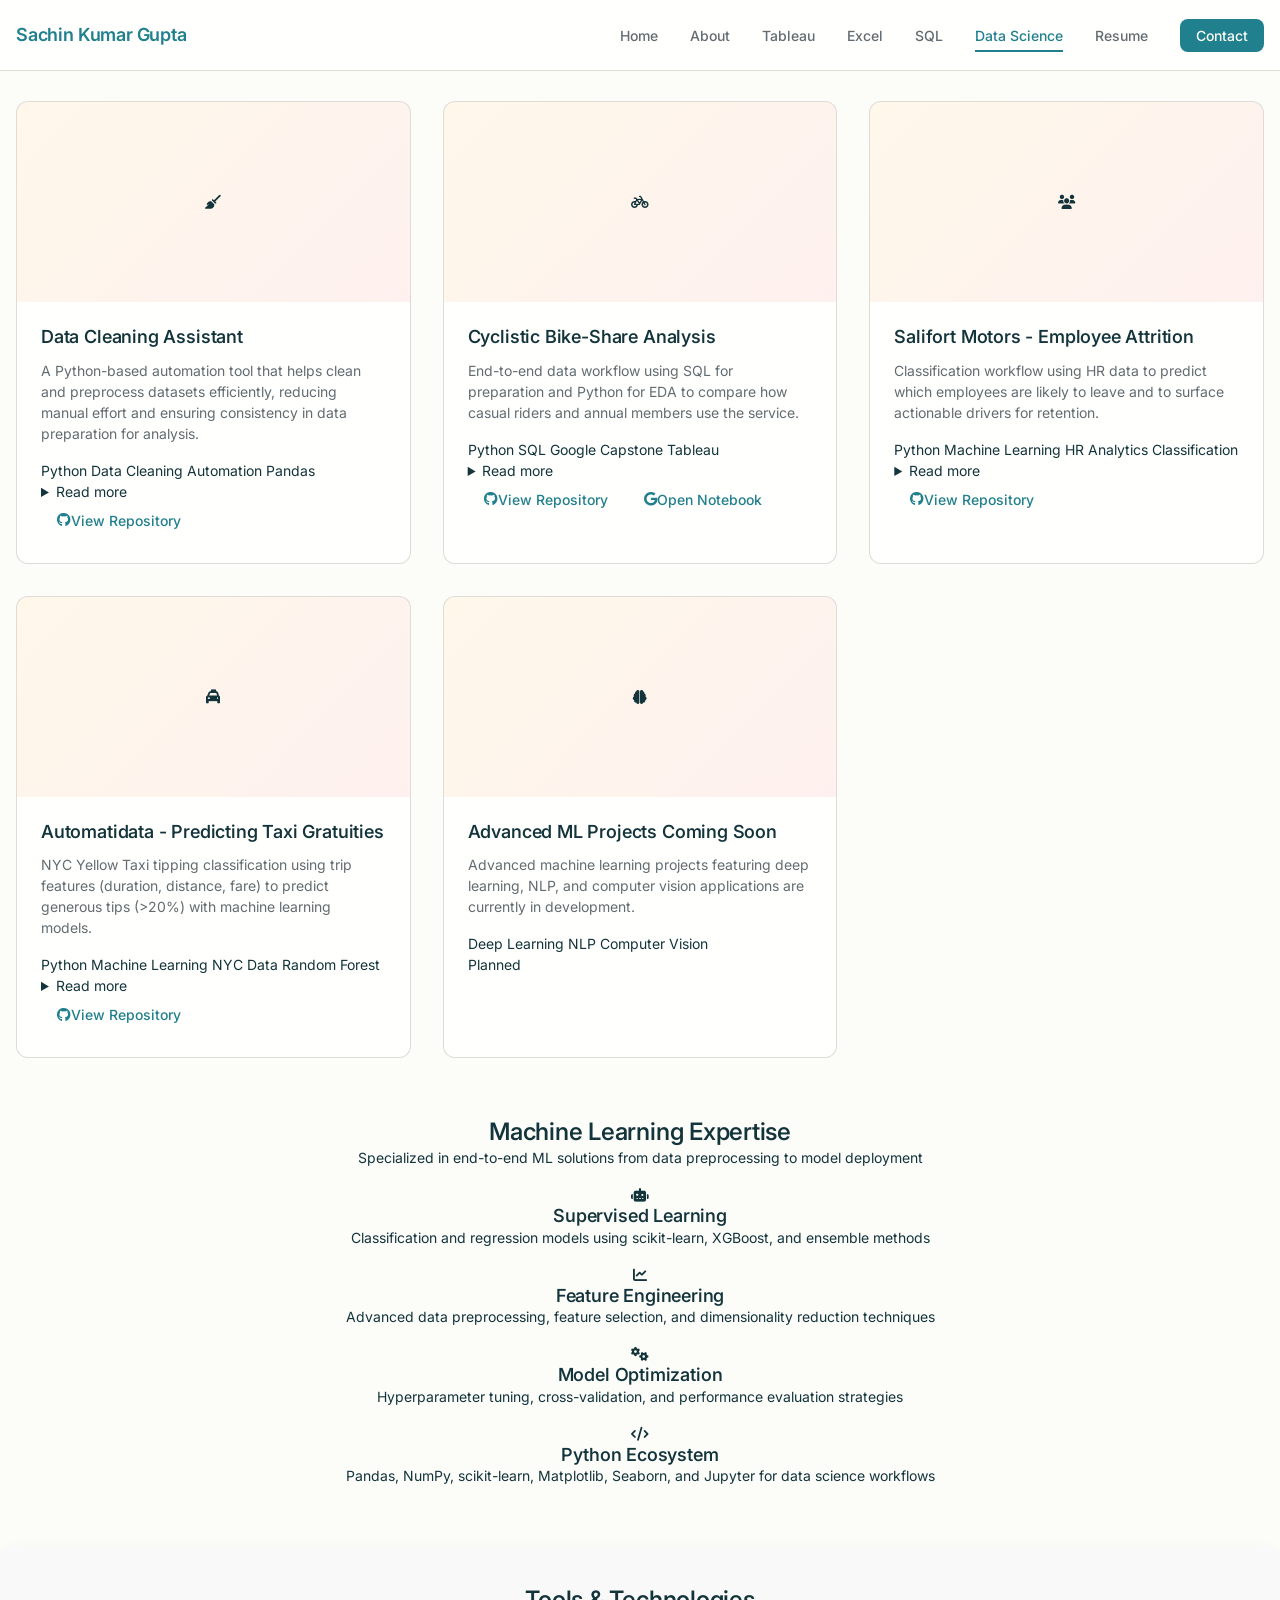
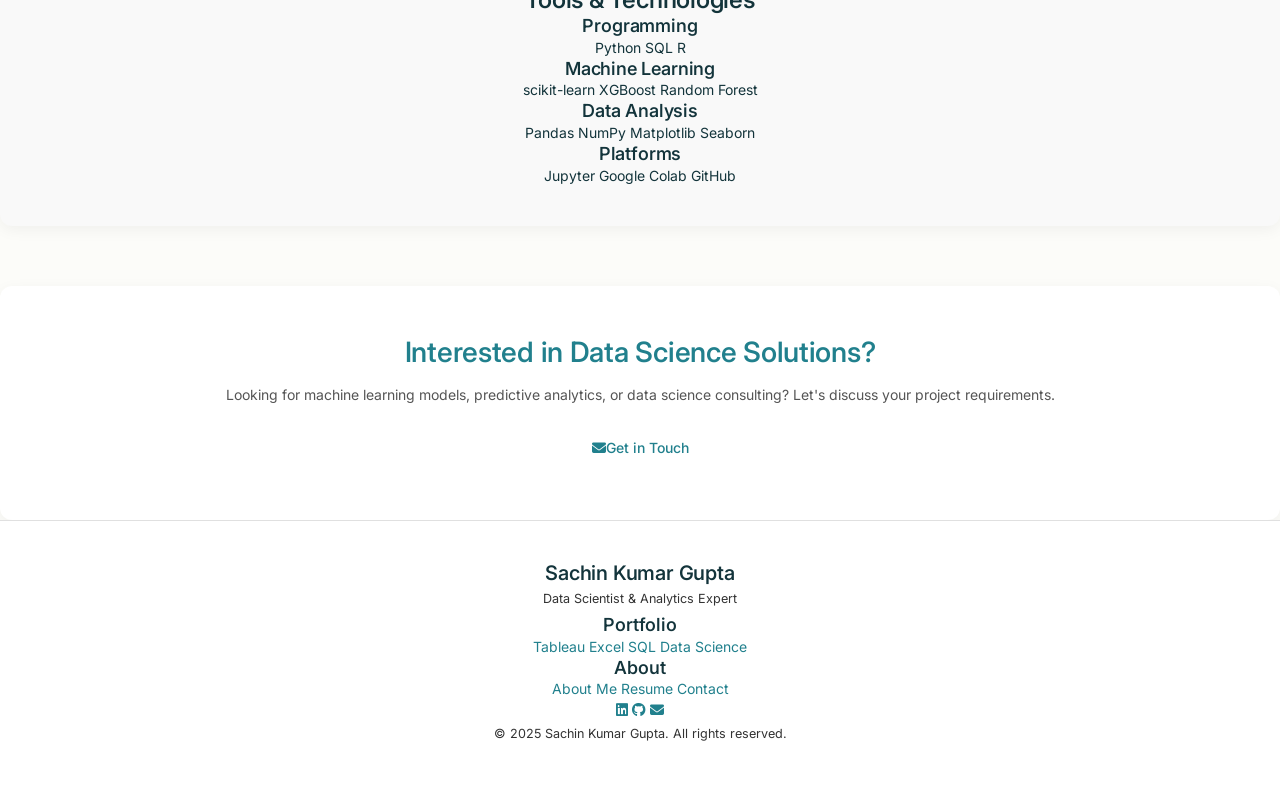
==== commit cea740e7: "Update datascience.html added Data Cleaning Assistant Project card" ====
--- a/datascience.html
+++ b/datascience.html
@@ -58,6 +58,44 @@
             </div>
 
             <div class="projects-grid">
+                <!-- Data Cleaning Assistant Project -->
+                <div class="project-card">
+                    <div class="project-image">
+                        <i class="fas fa-broom"></i>
+                    </div>
+                    <div class="project-content">
+                        <h3 class="project-title">Data Cleaning Assistant</h3>
+                        <p class="project-description">
+                            A Python-based automation tool that helps clean and preprocess datasets efficiently, 
+                            reducing manual effort and ensuring consistency in data preparation for analysis.
+                        </p>
+                        <div class="project-tags">
+                            <span class="tag">Python</span>
+                            <span class="tag">Data Cleaning</span>
+                            <span class="tag">Automation</span>
+                            <span class="tag">Pandas</span>
+                        </div>
+                        <details class="project-details">
+                            <summary>Read more</summary>
+                            <div class="project-long">
+                                <p>This project provides a set of tools for cleaning messy datasets, including handling missing values, standardizing formats, removing duplicates, and transforming columns for analysis-ready data.</p>
+                                <ul>
+                                    <li>Features: Automated data cleaning functions, duplicate handling, normalization, and data validation.</li>
+                                    <li>Tools: Python (Pandas, NumPy), JSON for configuration and user settings.</li>
+                                    <li>Use Case: Prepares large datasets for machine learning, visualization, or reporting without manual intervention.</li>
+                                    <li>Outcome: Saves time and reduces errors in preprocessing, allowing data scientists to focus on analysis and modeling.</li>
+                                </ul>
+                            </div>
+                        </details>
+                        <div class="project-buttons">
+                            <a href="https://github.com/Sachin-Kumar-Gupta/Data-Cleaning-Assistant" class="btn btn-primary" target="_blank" rel="noopener noreferrer">
+                                <i class="fab fa-github"></i>
+                                View Repository
+                            </a>
+                        </div>
+                    </div>
+                </div>
+
                 <!-- Cyclistic Project -->
                 <div class="project-card">
                     <div class="project-image">
@@ -328,4 +366,5 @@
         });
     </script>
 </body>
-</html>+
+</html>
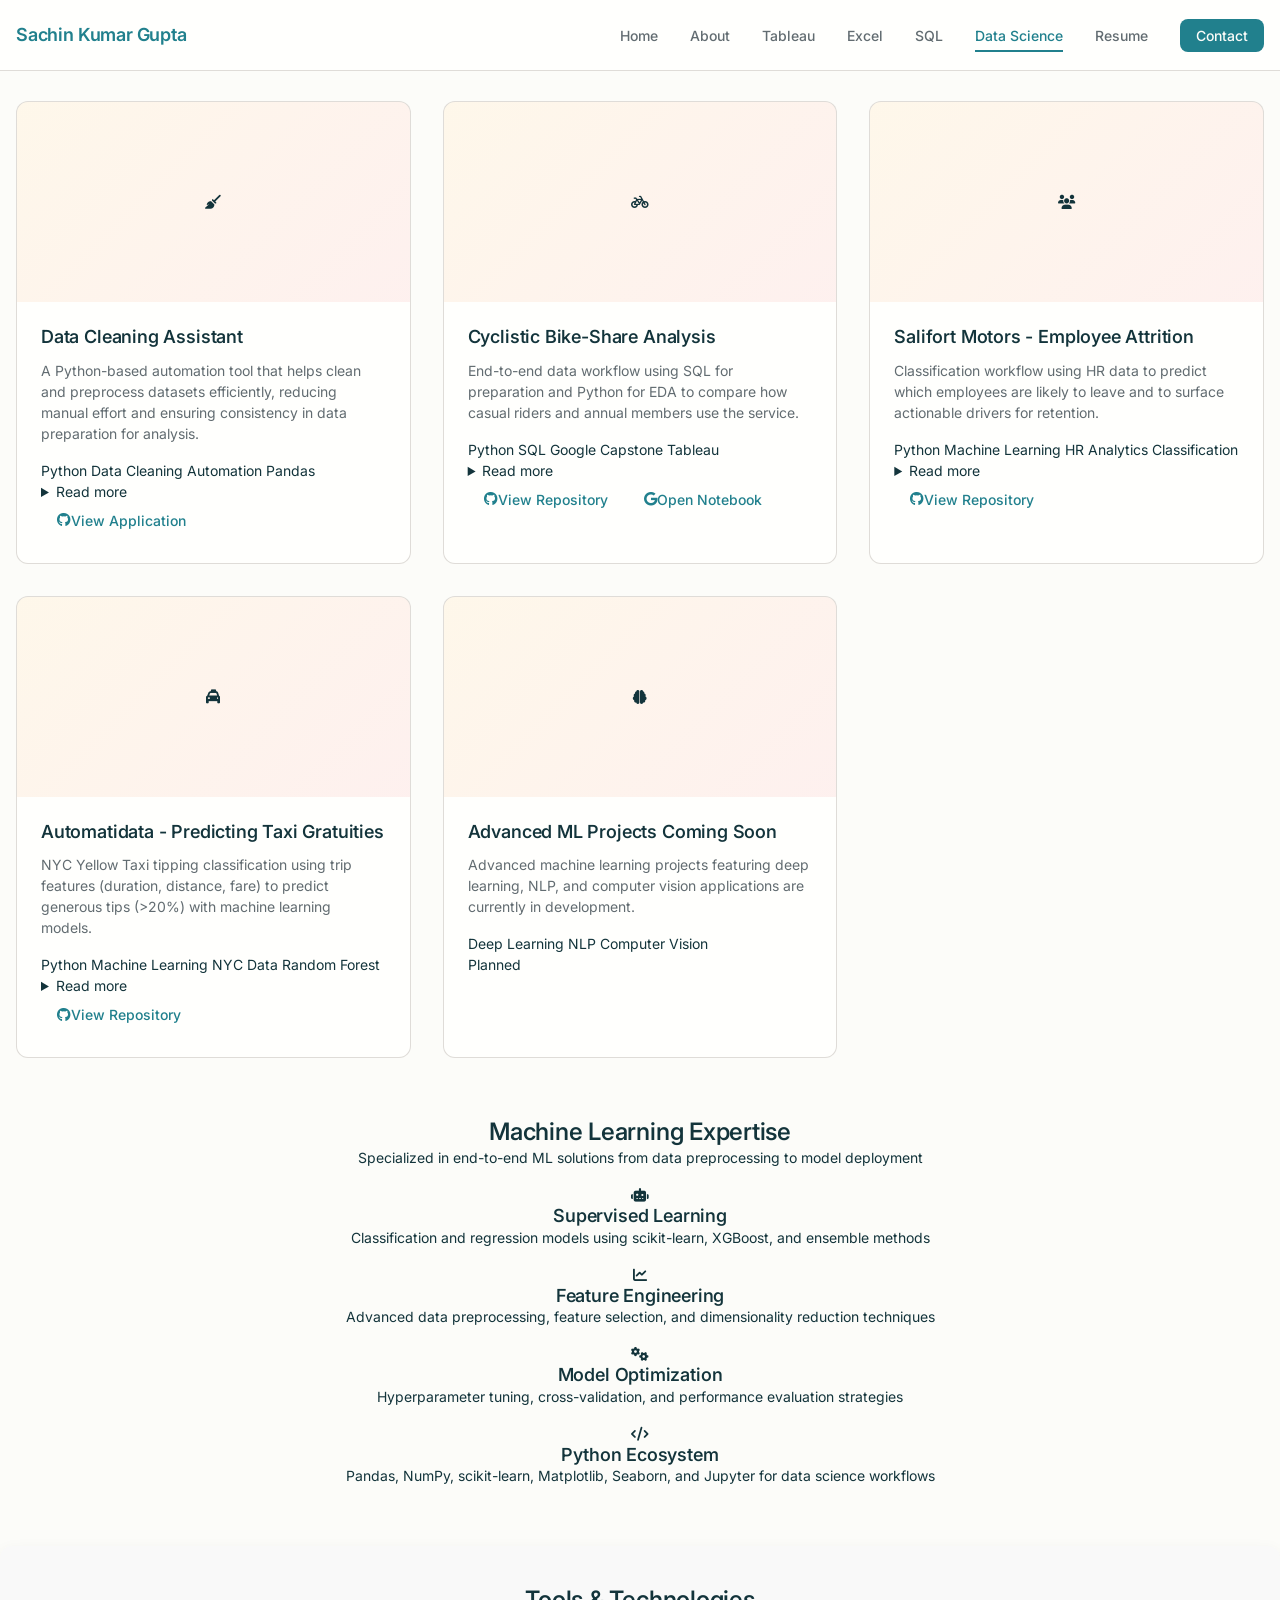
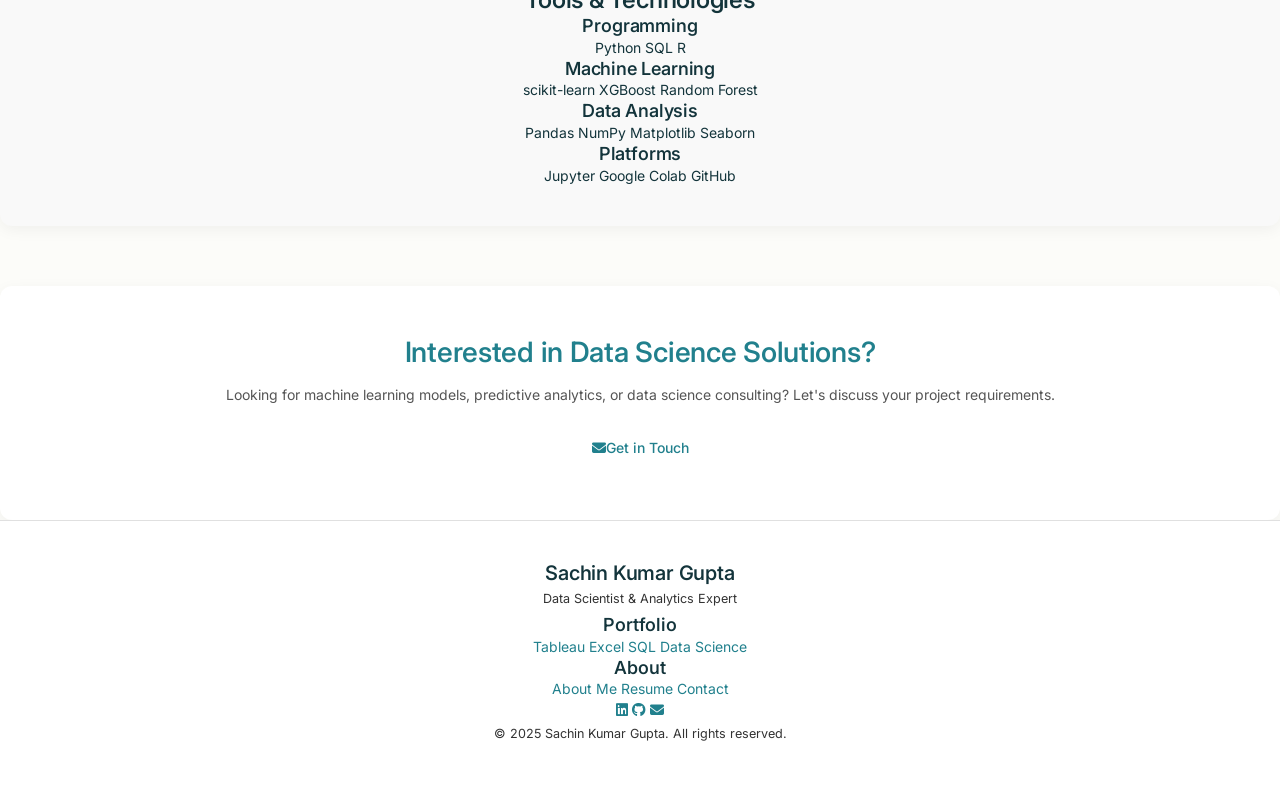
==== commit 142f94f6: "Update datascience.html" ====
--- a/datascience.html
+++ b/datascience.html
@@ -88,9 +88,9 @@
                             </div>
                         </details>
                         <div class="project-buttons">
-                            <a href="https://github.com/Sachin-Kumar-Gupta/Data-Cleaning-Assistant" class="btn btn-primary" target="_blank" rel="noopener noreferrer">
+                            <a href="https://data-cleaning-assistant.streamlit.app/" class="btn btn-primary" target="_blank" rel="noopener noreferrer">
                                 <i class="fab fa-github"></i>
-                                View Repository
+                                View Application
                             </a>
                         </div>
                     </div>
@@ -368,3 +368,4 @@
 </body>
 
 </html>
+
